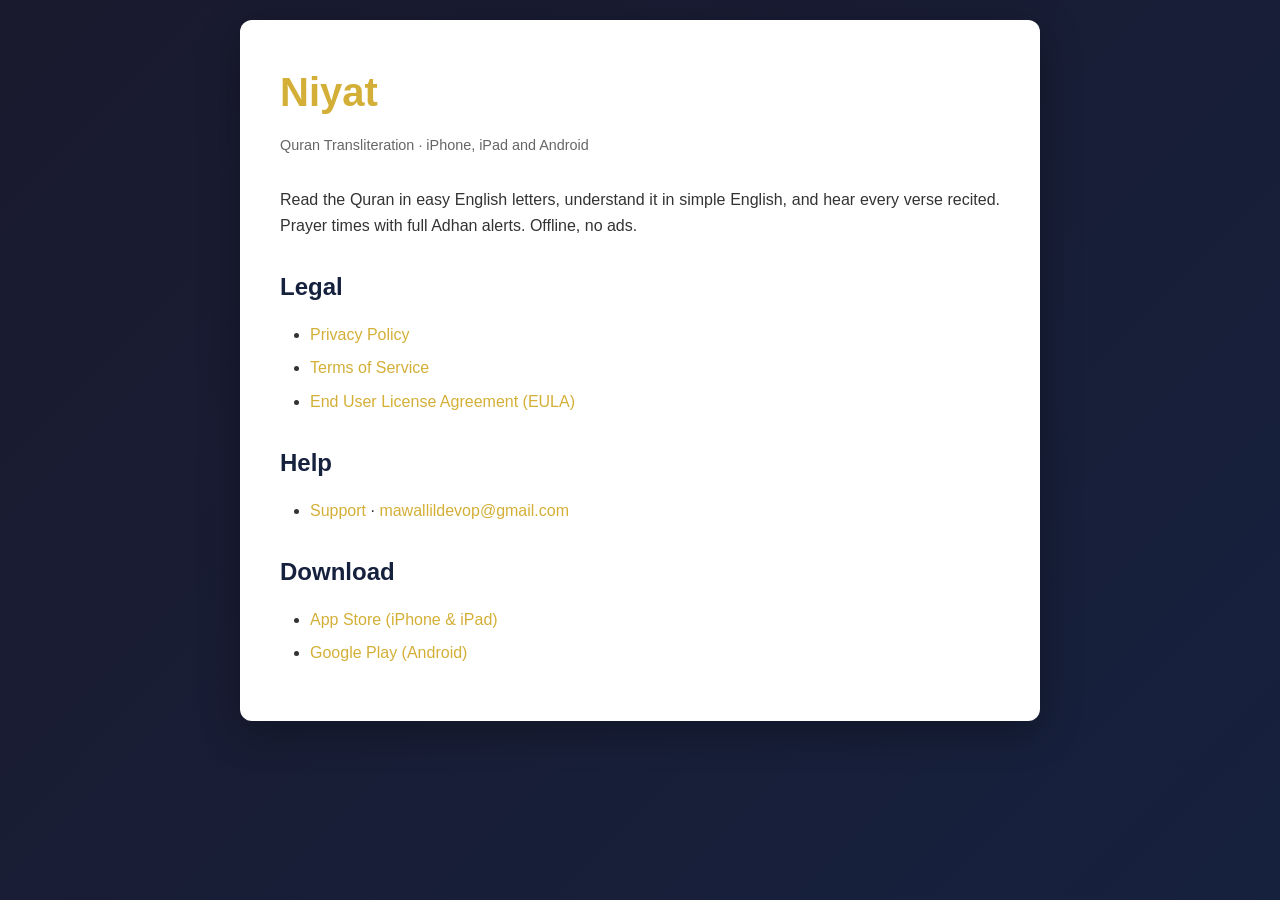
==== index.html @ fa517d06 "Add Niyat legal and support pages Co-Authored-By: Claude Opus 5.5 <noreply@anthropic.com> Claude-Ses" ====
<!DOCTYPE html>
<html lang="en">

<head>
    <meta charset="UTF-8">
    <meta name="viewport" content="width=device-width, initial-scale=1.0">
    <title>Niyat: Quran Transliteration — Legal &amp; Support</title>
    <style>
        * {
            margin: 0;
            padding: 0;
            box-sizing: border-box;
        }

        body {
            font-family: -apple-system, BlinkMacSystemFont, 'Segoe UI', Roboto, Oxygen, Ubuntu, Cantarell, sans-serif;
            line-height: 1.6;
            color: #333;
            background: linear-gradient(135deg, #1a1a2e 0%, #16213e 100%);
            min-height: 100vh;
            padding: 20px;
        }

        .container {
            max-width: 800px;
            margin: 0 auto;
            background: white;
            padding: 40px;
            border-radius: 12px;
            box-shadow: 0 10px 40px rgba(0, 0, 0, 0.3);
        }

        h1 {
            color: #D4AF37;
            margin-bottom: 10px;
            font-size: 2.5em;
        }

        .last-updated {
            color: #666;
            font-size: 0.9em;
            margin-bottom: 30px;
        }

        h2 {
            color: #16213e;
            margin-top: 30px;
            margin-bottom: 15px;
            font-size: 1.5em;
        }

        p {
            margin-bottom: 15px;
            text-align: justify;
        }

        ul {
            margin-left: 30px;
            margin-bottom: 15px;
        }

        li {
            margin-bottom: 8px;
        }

        .contact {
            background: #f5f5f5;
            padding: 20px;
            border-radius: 8px;
            margin-top: 30px;
        }

        .note {
            background: #fff8e1;
            border-left: 4px solid #D4AF37;
            padding: 15px 20px;
            border-radius: 6px;
            margin-bottom: 15px;
        }

        h3 {
            color: #16213e;
            margin: 20px 0 10px;
        }

        a {
            color: #D4AF37;
            text-decoration: none;
        }

        a:hover {
            text-decoration: underline;
        }
    </style>
</head>

<body>
    <div class="container">
        <h1>Niyat</h1>
        <p class="last-updated">Quran Transliteration · iPhone, iPad and Android</p>
        <p>Read the Quran in easy English letters, understand it in simple English, and hear every verse recited. Prayer times with full Adhan alerts. Offline, no ads.</p>
        <h2>Legal</h2>
        <ul>
            <li><a href="privacy">Privacy Policy</a></li>
            <li><a href="terms">Terms of Service</a></li>
            <li><a href="eula">End User License Agreement (EULA)</a></li>
        </ul>
        <h2>Help</h2>
        <ul>
            <li><a href="support">Support</a> · <a href="mailto:mawallildevop@gmail.com">mawallildevop@gmail.com</a></li>
        </ul>
        <h2>Download</h2>
        <ul>
            <li><a href="https://apps.apple.com/us/app/niyat-quran-transliteration/id6758232364">App Store (iPhone &amp; iPad)</a></li>
            <li><a href="https://play.google.com/store/apps/details?id=com.aicob.niyat">Google Play (Android)</a></li>
        </ul>
    </div>
</body>

</html>
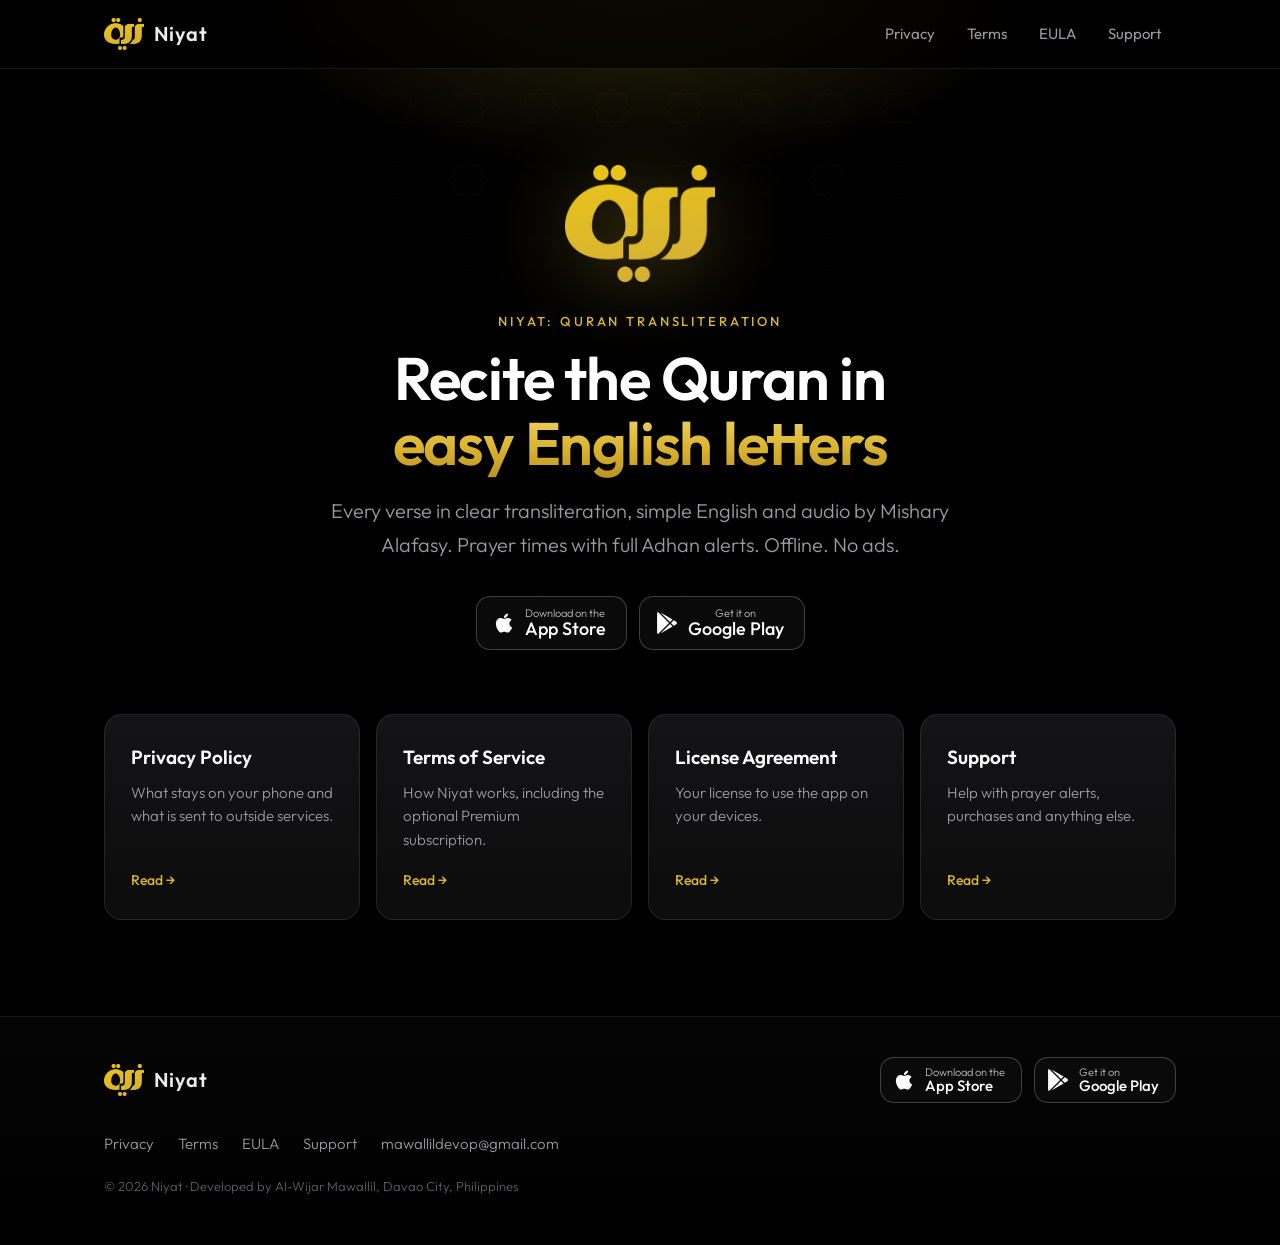
==== commit 65d80d4f: "Redesign legal site: black and gold Niyat theme with logo Co-Authored-By: Claude Opus 5.5 <noreply@a" ====
--- a/index.html
+++ b/index.html
@@ -1,120 +1,39 @@
-<!DOCTYPE html>
+<!doctype html>
 <html lang="en">
-
 <head>
-    <meta charset="UTF-8">
-    <meta name="viewport" content="width=device-width, initial-scale=1.0">
-    <title>Niyat: Quran Transliteration — Legal &amp; Support</title>
-    <style>
-        * {
-            margin: 0;
-            padding: 0;
-            box-sizing: border-box;
-        }
-
-        body {
-            font-family: -apple-system, BlinkMacSystemFont, 'Segoe UI', Roboto, Oxygen, Ubuntu, Cantarell, sans-serif;
-            line-height: 1.6;
-            color: #333;
-            background: linear-gradient(135deg, #1a1a2e 0%, #16213e 100%);
-            min-height: 100vh;
-            padding: 20px;
-        }
-
-        .container {
-            max-width: 800px;
-            margin: 0 auto;
-            background: white;
-            padding: 40px;
-            border-radius: 12px;
-            box-shadow: 0 10px 40px rgba(0, 0, 0, 0.3);
-        }
-
-        h1 {
-            color: #D4AF37;
-            margin-bottom: 10px;
-            font-size: 2.5em;
-        }
-
-        .last-updated {
-            color: #666;
-            font-size: 0.9em;
-            margin-bottom: 30px;
-        }
-
-        h2 {
-            color: #16213e;
-            margin-top: 30px;
-            margin-bottom: 15px;
-            font-size: 1.5em;
-        }
-
-        p {
-            margin-bottom: 15px;
-            text-align: justify;
-        }
-
-        ul {
-            margin-left: 30px;
-            margin-bottom: 15px;
-        }
-
-        li {
-            margin-bottom: 8px;
-        }
-
-        .contact {
-            background: #f5f5f5;
-            padding: 20px;
-            border-radius: 8px;
-            margin-top: 30px;
-        }
-
-        .note {
-            background: #fff8e1;
-            border-left: 4px solid #D4AF37;
-            padding: 15px 20px;
-            border-radius: 6px;
-            margin-bottom: 15px;
-        }
-
-        h3 {
-            color: #16213e;
-            margin: 20px 0 10px;
-        }
-
-        a {
-            color: #D4AF37;
-            text-decoration: none;
-        }
-
-        a:hover {
-            text-decoration: underline;
-        }
-    </style>
+<meta charset="utf-8">
+<meta name="viewport" content="width=device-width, initial-scale=1">
+<title>Niyat · Legal & Support</title>
+<meta name="description" content="Privacy policy, terms, license agreement and support for Niyat: Quran Transliteration.">
+<meta name="theme-color" content="#000000">
+<link rel="icon" type="image/png" href="assets/favicon.png">
+<link rel="apple-touch-icon" href="assets/apple-touch-icon.png">
+<meta property="og:title" content="Niyat · Legal & Support">
+<meta property="og:description" content="Privacy policy, terms, license agreement and support for Niyat: Quran Transliteration.">
+<meta property="og:image" content="https://mawallil.github.io/niyat-legal/assets/apple-touch-icon.png">
+<link rel="preconnect" href="https://fonts.googleapis.com">
+<link rel="preconnect" href="https://fonts.gstatic.com" crossorigin>
+<link href="https://fonts.googleapis.com/css2?family=Outfit:wght@300;400;500;600;700&display=swap" rel="stylesheet">
+<link rel="stylesheet" href="assets/style.css">
 </head>
-
-<body>
-    <div class="container">
-        <h1>Niyat</h1>
-        <p class="last-updated">Quran Transliteration · iPhone, iPad and Android</p>
-        <p>Read the Quran in easy English letters, understand it in simple English, and hear every verse recited. Prayer times with full Adhan alerts. Offline, no ads.</p>
-        <h2>Legal</h2>
-        <ul>
-            <li><a href="privacy">Privacy Policy</a></li>
-            <li><a href="terms">Terms of Service</a></li>
-            <li><a href="eula">End User License Agreement (EULA)</a></li>
-        </ul>
-        <h2>Help</h2>
-        <ul>
-            <li><a href="support">Support</a> · <a href="mailto:mawallildevop@gmail.com">mawallildevop@gmail.com</a></li>
-        </ul>
-        <h2>Download</h2>
-        <ul>
-            <li><a href="https://apps.apple.com/us/app/niyat-quran-transliteration/id6758232364">App Store (iPhone &amp; iPad)</a></li>
-            <li><a href="https://play.google.com/store/apps/details?id=com.aicob.niyat">Google Play (Android)</a></li>
-        </ul>
-    </div>
+<body class="home">
+<div class="glow" aria-hidden="true"></div>
+<header class="top"><div class="wrap bar">
+<a class="brand" href="./"><img src="assets/logo.png" alt="" width="40" height="31"><span>Niyat</span></a>
+<nav class="nav"><a href="privacy">Privacy</a><a href="terms">Terms</a><a href="eula">EULA</a><a href="support">Support</a></nav>
+</div></header>
+<main><section class="hero"><div class="wrap center">
+<img class="hero-logo" src="assets/logo.png" alt="Niyat logo" width="160" height="125">
+<p class="eyebrow">Niyat: Quran Transliteration</p>
+<h1>Recite the Quran in<br><span class="gold">easy English letters</span></h1>
+<p class="lead">Every verse in clear transliteration, simple English and audio by Mishary Alafasy. Prayer times with full Adhan alerts. Offline. No ads.</p>
+<div class="stores"><a class="store" href="https://apps.apple.com/us/app/niyat-quran-transliteration/id6758232364"><span class="ico"><svg viewBox="0 0 384 512" aria-hidden="true"><path fill="currentColor" d="M318.7 268.7c-.2-36.7 16.4-64.4 50-84.8-18.8-26.9-47.2-41.7-84.7-44.6-35.5-2.8-74.3 20.7-88.5 20.7-15 0-49.4-19.7-76.4-19.7C63.3 141.2 4 184.8 4 273.5q0 39.3 14.4 81.2c12.8 36.7 59 126.7 107.2 125.2 25.2-.6 43-17.9 75.8-17.9 31.8 0 48.3 17.9 76.4 17.9 48.6-.7 90.4-82.5 102.6-119.3-65.2-30.7-61.7-90-61.7-91.9zm-56.6-164.2c27.3-32.4 24.8-61.9 24-72.5-24.1 1.4-52 16.4-67.9 34.9-17.5 19.8-27.8 44.3-25.6 71.9 26.1 2 49.9-11.4 69.5-34.3z"/></svg></span><span><small>Download on the</small>App Store</span></a><a class="store" href="https://play.google.com/store/apps/details?id=com.aicob.niyat"><span class="ico"><svg viewBox="0 0 512 512" aria-hidden="true"><path fill="currentColor" d="M325.3 234.3 104.6 13l280.8 161.2-60.1 60.1zM47 0C34 6.8 25.3 19.2 25.3 35.3v441.3c0 16.1 8.7 28.5 21.7 35.3l256.6-256L47 0zm425.2 225.6-58.9-34.1-65.7 64.5 65.7 64.5 60.1-34.1c18-14.3 18-46.5-1.2-60.8zM104.6 499l280.8-161.2-60.1-60.1L104.6 499z"/></svg></span><span><small>Get it on</small>Google Play</span></a></div>
+</div></section>
+<section class="wrap cards"><a class="card" href="privacy"><h2>Privacy Policy</h2><p>What stays on your phone and what is sent to outside services.</p><span class="arrow">Read →</span></a><a class="card" href="terms"><h2>Terms of Service</h2><p>How Niyat works, including the optional Premium subscription.</p><span class="arrow">Read →</span></a><a class="card" href="eula"><h2>License Agreement</h2><p>Your license to use the app on your devices.</p><span class="arrow">Read →</span></a><a class="card" href="support"><h2>Support</h2><p>Help with prayer alerts, purchases and anything else.</p><span class="arrow">Read →</span></a></section></main>
+<footer class="foot"><div class="wrap">
+<div class="foot-top"><a class="brand" href="./"><img src="assets/logo.png" alt="" width="40" height="31"><span>Niyat</span></a><div class="stores"><a class="store" href="https://apps.apple.com/us/app/niyat-quran-transliteration/id6758232364"><span class="ico"><svg viewBox="0 0 384 512" aria-hidden="true"><path fill="currentColor" d="M318.7 268.7c-.2-36.7 16.4-64.4 50-84.8-18.8-26.9-47.2-41.7-84.7-44.6-35.5-2.8-74.3 20.7-88.5 20.7-15 0-49.4-19.7-76.4-19.7C63.3 141.2 4 184.8 4 273.5q0 39.3 14.4 81.2c12.8 36.7 59 126.7 107.2 125.2 25.2-.6 43-17.9 75.8-17.9 31.8 0 48.3 17.9 76.4 17.9 48.6-.7 90.4-82.5 102.6-119.3-65.2-30.7-61.7-90-61.7-91.9zm-56.6-164.2c27.3-32.4 24.8-61.9 24-72.5-24.1 1.4-52 16.4-67.9 34.9-17.5 19.8-27.8 44.3-25.6 71.9 26.1 2 49.9-11.4 69.5-34.3z"/></svg></span><span><small>Download on the</small>App Store</span></a><a class="store" href="https://play.google.com/store/apps/details?id=com.aicob.niyat"><span class="ico"><svg viewBox="0 0 512 512" aria-hidden="true"><path fill="currentColor" d="M325.3 234.3 104.6 13l280.8 161.2-60.1 60.1zM47 0C34 6.8 25.3 19.2 25.3 35.3v441.3c0 16.1 8.7 28.5 21.7 35.3l256.6-256L47 0zm425.2 225.6-58.9-34.1-65.7 64.5 65.7 64.5 60.1-34.1c18-14.3 18-46.5-1.2-60.8zM104.6 499l280.8-161.2-60.1-60.1L104.6 499z"/></svg></span><span><small>Get it on</small>Google Play</span></a></div></div>
+<div class="foot-links"><a href="privacy">Privacy</a><a href="terms">Terms</a><a href="eula">EULA</a><a href="support">Support</a><a href="mailto:mawallildevop@gmail.com">mawallildevop@gmail.com</a></div>
+<p class="fine">&copy; 2026 Niyat · Developed by Al-Wijar Mawallil, Davao City, Philippines</p>
+</div></footer>
 </body>
-
 </html>
--- a/assets/style.css
+++ b/assets/style.css
@@ -0,0 +1,138 @@
+:root{
+  --bg:#000;
+  --surface:#0c0c0d;
+  --surface-2:#141416;
+  --line:rgba(255,255,255,.09);
+  --line-gold:rgba(219,181,47,.35);
+  --text:#ececec;
+  --muted:#9a9a9f;
+  --gold:#dbb52f;
+  --gold-hi:#f3d774;
+  --gold-lo:#b8901f;
+  --radius:18px;
+  color-scheme:dark;
+}
+*{box-sizing:border-box;margin:0;padding:0}
+html{scroll-behavior:smooth;-webkit-text-size-adjust:100%}
+body{background:var(--bg);color:var(--text);font-family:Outfit,system-ui,-apple-system,"Segoe UI",sans-serif;font-size:17px;line-height:1.7;font-weight:300;min-height:100vh;overflow-x:hidden;position:relative}
+a{color:var(--gold);text-decoration:none}
+a:hover{color:var(--gold-hi)}
+img{display:block;max-width:100%}
+.wrap{max-width:1120px;margin:0 auto;padding:0 24px}
+.narrow{max-width:760px}
+.center{text-align:center}
+
+/* ambient light */
+.glow{position:absolute;inset:0 0 auto 0;height:720px;pointer-events:none;z-index:-1;
+  background:
+    radial-gradient(600px 340px at 50% -60px,rgba(219,181,47,.20),transparent 70%),
+    radial-gradient(900px 500px at 50% -200px,rgba(219,181,47,.08),transparent 70%)}
+.glow::after{content:"";position:absolute;inset:0;opacity:.045;
+  background-image:url("data:image/svg+xml,%3Csvg xmlns='http://www.w3.org/2000/svg' width='72' height='72' viewBox='0 0 72 72'%3E%3Cg fill='none' stroke='%23dbb52f' stroke-width='.8'%3E%3Crect x='22' y='22' width='28' height='28'/%3E%3Crect x='22' y='22' width='28' height='28' transform='rotate(45 36 36)'/%3E%3C/g%3E%3C/svg%3E");
+  -webkit-mask-image:radial-gradient(ellipse at 50% 0,#000 10%,transparent 70%);mask-image:radial-gradient(ellipse at 50% 0,#000 10%,transparent 70%)}
+
+/* header */
+.top{position:sticky;top:0;z-index:10;background:rgba(0,0,0,.72);backdrop-filter:saturate(1.4) blur(14px);-webkit-backdrop-filter:saturate(1.4) blur(14px);border-bottom:1px solid var(--line)}
+.bar{display:flex;align-items:center;justify-content:space-between;height:68px;gap:16px}
+.brand{display:flex;align-items:center;gap:10px;color:var(--text);font-weight:600;font-size:20px;letter-spacing:.02em}
+.brand:hover{color:#fff}
+.brand img{width:40px;height:auto}
+.nav{display:flex;gap:4px}
+.nav a{color:var(--muted);font-weight:400;font-size:15px;padding:8px 14px;border-radius:999px;transition:.2s}
+.nav a:hover{color:var(--text);background:var(--surface-2)}
+.nav a[aria-current=page]{color:#000;background:var(--gold);font-weight:500}
+
+/* hero */
+.hero{padding:96px 0 64px}
+.hero.small{padding:72px 0 40px;border-bottom:1px solid var(--line)}
+.hero-logo{width:150px;height:auto;margin:0 auto 28px;filter:drop-shadow(0 10px 40px rgba(219,181,47,.35))}
+.eyebrow{color:var(--gold);font-weight:500;font-size:13px;letter-spacing:.22em;text-transform:uppercase;margin-bottom:14px}
+h1{font-weight:600;font-size:clamp(36px,6vw,60px);line-height:1.08;letter-spacing:-.02em;color:#fff}
+.gold{background:linear-gradient(180deg,var(--gold-hi),var(--gold) 55%,var(--gold-lo));-webkit-background-clip:text;background-clip:text;color:transparent}
+.lead{color:var(--muted);font-size:clamp(17px,2.2vw,20px);max-width:640px;margin-top:18px}
+.center .lead{margin-left:auto;margin-right:auto}
+.meta{display:flex;align-items:center;gap:10px;color:var(--muted);font-size:14px;margin-top:22px}
+.dot{width:7px;height:7px;border-radius:50%;background:var(--gold);box-shadow:0 0 12px var(--gold)}
+
+/* store buttons */
+.stores{display:flex;gap:12px;flex-wrap:wrap}
+.center .stores{justify-content:center;margin-top:34px}
+.store{display:flex;align-items:center;gap:10px;padding:10px 20px 10px 16px;border:1px solid rgba(255,255,255,.22);border-radius:14px;color:#fff;font-weight:500;font-size:18px;line-height:1.1;background:#0a0a0a;transition:.2s}
+.store small{display:block;font-size:11px;font-weight:300;color:#bdbdbd}
+.store .ico{width:22px;height:22px;display:flex}
+.store svg{width:100%;height:100%}
+.store:hover{color:#fff;border-color:var(--gold);transform:translateY(-1px)}
+
+/* home cards */
+.cards{display:grid;grid-template-columns:repeat(4,1fr);gap:16px;padding-bottom:96px}
+.card{display:flex;flex-direction:column;padding:26px;border:1px solid var(--line);border-radius:var(--radius);background:linear-gradient(180deg,var(--surface-2),var(--surface));color:var(--text);transition:.25s}
+.card h2{font-size:19px;font-weight:600;color:#fff;margin-bottom:8px}
+.card p{color:var(--muted);font-size:15px;line-height:1.55;flex:1}
+.card .arrow{color:var(--gold);font-weight:500;font-size:14px;margin-top:18px}
+.card:hover{border-color:var(--line-gold);transform:translateY(-3px);color:var(--text);box-shadow:0 18px 40px -20px rgba(219,181,47,.35)}
+
+/* legal layout */
+.doc-grid{display:grid;grid-template-columns:220px 1fr;gap:64px;padding-top:48px;padding-bottom:96px}
+.toc{position:sticky;top:96px;align-self:start;font-size:14px}
+.toc p{color:var(--muted);font-size:12px;letter-spacing:.18em;text-transform:uppercase;margin-bottom:12px}
+.toc ol{list-style:none;border-left:1px solid var(--line)}
+.toc a{display:block;color:var(--muted);padding:5px 0 5px 16px;margin-left:-1px;border-left:1px solid transparent;line-height:1.4}
+.toc a:hover{color:var(--gold);border-left-color:var(--gold)}
+.prose{max-width:720px;min-width:0}
+.prose h2{font-size:24px;font-weight:600;color:#fff;margin:48px 0 14px;scroll-margin-top:96px;letter-spacing:-.01em}
+.prose h2:first-child{margin-top:0}
+.prose h3{font-size:18px;font-weight:500;color:var(--gold);margin:28px 0 8px}
+.prose p{margin-bottom:16px}
+.prose ul{margin:0 0 18px;padding-left:0;list-style:none}
+.prose li{position:relative;padding-left:22px;margin-bottom:10px}
+.prose li::before{content:"";position:absolute;left:2px;top:.72em;width:7px;height:7px;transform:rotate(45deg);background:var(--gold)}
+.prose strong{color:#fff;font-weight:500}
+.callout{border:1px solid var(--line-gold);background:linear-gradient(135deg,rgba(219,181,47,.10),rgba(219,181,47,.02));padding:22px 24px;border-radius:var(--radius);margin-bottom:36px;color:#ddd}
+.callout strong{color:var(--gold-hi)}
+
+/* contact + support */
+.contact-card{display:flex;align-items:center;justify-content:space-between;gap:20px;margin-top:56px;padding:26px 28px;border:1px solid var(--line);border-radius:var(--radius);background:var(--surface)}
+.contact-card h3{color:#fff;font-weight:600;font-size:19px}
+.contact-card p{color:var(--muted);margin:4px 0 0;font-size:15px}
+.contact-card.big{margin-top:48px;border-color:var(--line-gold);background:linear-gradient(135deg,rgba(219,181,47,.10),var(--surface) 60%)}
+.btn{flex-shrink:0;display:inline-block;padding:12px 24px;border-radius:999px;background:linear-gradient(180deg,var(--gold-hi),var(--gold));color:#000;font-weight:600;font-size:15px;transition:.2s}
+.btn:hover{color:#000;filter:brightness(1.08);transform:translateY(-1px)}
+.section-title{font-size:24px;font-weight:600;color:#fff;margin:56px 0 18px}
+.faq{display:grid;gap:10px;padding-bottom:96px}
+.faq details{border:1px solid var(--line);border-radius:14px;background:var(--surface);overflow:hidden}
+.faq details[open]{border-color:var(--line-gold)}
+.faq summary{cursor:pointer;list-style:none;padding:18px 52px 18px 22px;font-weight:500;color:#fff;position:relative}
+.faq summary::-webkit-details-marker{display:none}
+.faq summary::after{content:"+";position:absolute;right:22px;top:50%;transform:translateY(-50%);color:var(--gold);font-size:24px;font-weight:300}
+.faq details[open] summary::after{content:"–"}
+.faq details p{padding:0 22px 20px;color:#cfcfcf;font-size:16px}
+
+/* footer */
+.foot{border-top:1px solid var(--line);padding:40px 0 48px;background:linear-gradient(180deg,#050505,#000)}
+.foot-top{display:flex;justify-content:space-between;align-items:center;gap:20px;flex-wrap:wrap}
+.foot .store{font-size:15px;padding:8px 16px 8px 12px}
+.foot-links{display:flex;flex-wrap:wrap;gap:8px 24px;margin-top:28px;font-size:15px}
+.foot-links a{color:var(--muted)}
+.foot-links a:hover{color:var(--gold)}
+.fine{color:#5f5f64;font-size:13px;margin-top:18px}
+
+:focus-visible{outline:2px solid var(--gold);outline-offset:3px;border-radius:6px}
+
+@media (max-width:960px){
+  .cards{grid-template-columns:repeat(2,1fr)}
+  .doc-grid{grid-template-columns:1fr;gap:0;padding-top:32px}
+  .toc{display:none}
+}
+@media (max-width:620px){
+  body{font-size:16px}
+  .wrap{padding:0 16px}
+  .bar{height:auto;padding:12px 16px;flex-direction:column;align-items:flex-start;gap:8px}
+  .nav{width:100%;overflow-x:auto;margin:0 -6px}
+  .nav a{padding:6px 12px;font-size:14px;white-space:nowrap}
+  .hero{padding:64px 0 44px}
+  .hero.small{padding:44px 0 28px}
+  .cards{grid-template-columns:1fr}
+  .contact-card{flex-direction:column;align-items:flex-start}
+  .foot-top{flex-direction:column;align-items:flex-start}
+}
+@media (prefers-reduced-motion:reduce){*{transition:none!important;scroll-behavior:auto!important}}
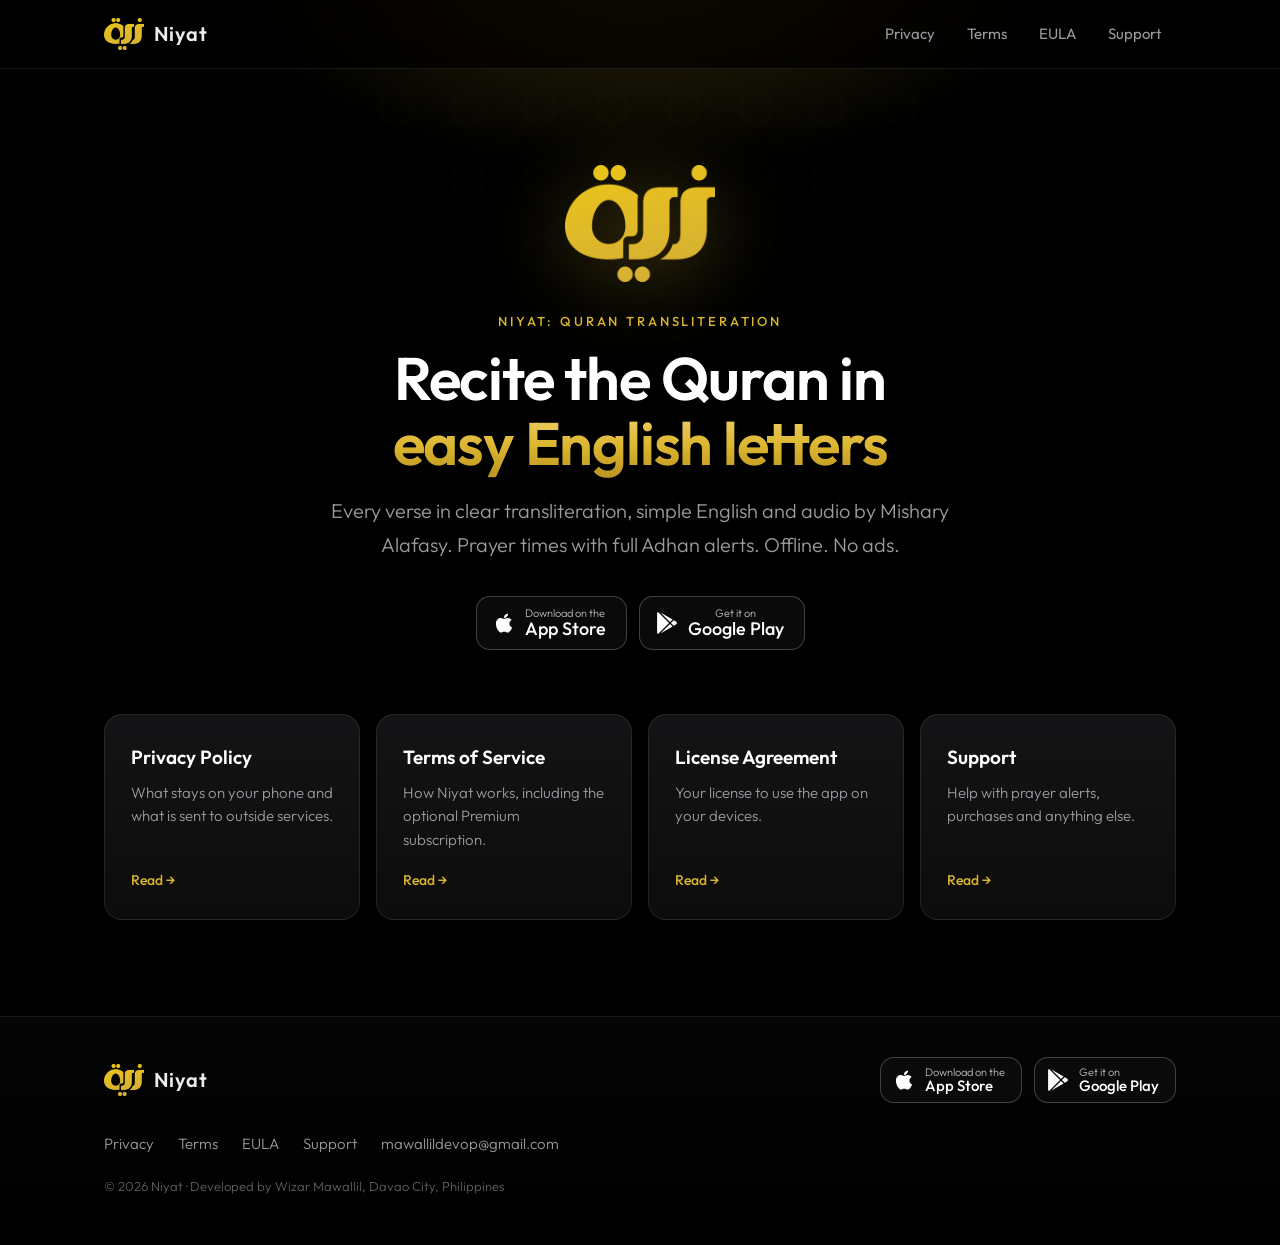
==== commit 98a728a7: "Update developer name to Wizar Mawallil Co-Authored-By: Claude Opus 5.5 <noreply@anthropic.com> Clau" ====
--- a/index.html
+++ b/index.html
@@ -33,7 +33,7 @@
 <footer class="foot"><div class="wrap">
 <div class="foot-top"><a class="brand" href="./"><img src="assets/logo.png" alt="" width="40" height="31"><span>Niyat</span></a><div class="stores"><a class="store" href="https://apps.apple.com/us/app/niyat-quran-transliteration/id6758232364"><span class="ico"><svg viewBox="0 0 384 512" aria-hidden="true"><path fill="currentColor" d="M318.7 268.7c-.2-36.7 16.4-64.4 50-84.8-18.8-26.9-47.2-41.7-84.7-44.6-35.5-2.8-74.3 20.7-88.5 20.7-15 0-49.4-19.7-76.4-19.7C63.3 141.2 4 184.8 4 273.5q0 39.3 14.4 81.2c12.8 36.7 59 126.7 107.2 125.2 25.2-.6 43-17.9 75.8-17.9 31.8 0 48.3 17.9 76.4 17.9 48.6-.7 90.4-82.5 102.6-119.3-65.2-30.7-61.7-90-61.7-91.9zm-56.6-164.2c27.3-32.4 24.8-61.9 24-72.5-24.1 1.4-52 16.4-67.9 34.9-17.5 19.8-27.8 44.3-25.6 71.9 26.1 2 49.9-11.4 69.5-34.3z"/></svg></span><span><small>Download on the</small>App Store</span></a><a class="store" href="https://play.google.com/store/apps/details?id=com.aicob.niyat"><span class="ico"><svg viewBox="0 0 512 512" aria-hidden="true"><path fill="currentColor" d="M325.3 234.3 104.6 13l280.8 161.2-60.1 60.1zM47 0C34 6.8 25.3 19.2 25.3 35.3v441.3c0 16.1 8.7 28.5 21.7 35.3l256.6-256L47 0zm425.2 225.6-58.9-34.1-65.7 64.5 65.7 64.5 60.1-34.1c18-14.3 18-46.5-1.2-60.8zM104.6 499l280.8-161.2-60.1-60.1L104.6 499z"/></svg></span><span><small>Get it on</small>Google Play</span></a></div></div>
 <div class="foot-links"><a href="privacy">Privacy</a><a href="terms">Terms</a><a href="eula">EULA</a><a href="support">Support</a><a href="mailto:mawallildevop@gmail.com">mawallildevop@gmail.com</a></div>
-<p class="fine">&copy; 2026 Niyat · Developed by Al-Wijar Mawallil, Davao City, Philippines</p>
+<p class="fine">&copy; 2026 Niyat · Developed by Wizar Mawallil, Davao City, Philippines</p>
 </div></footer>
 </body>
 </html>
